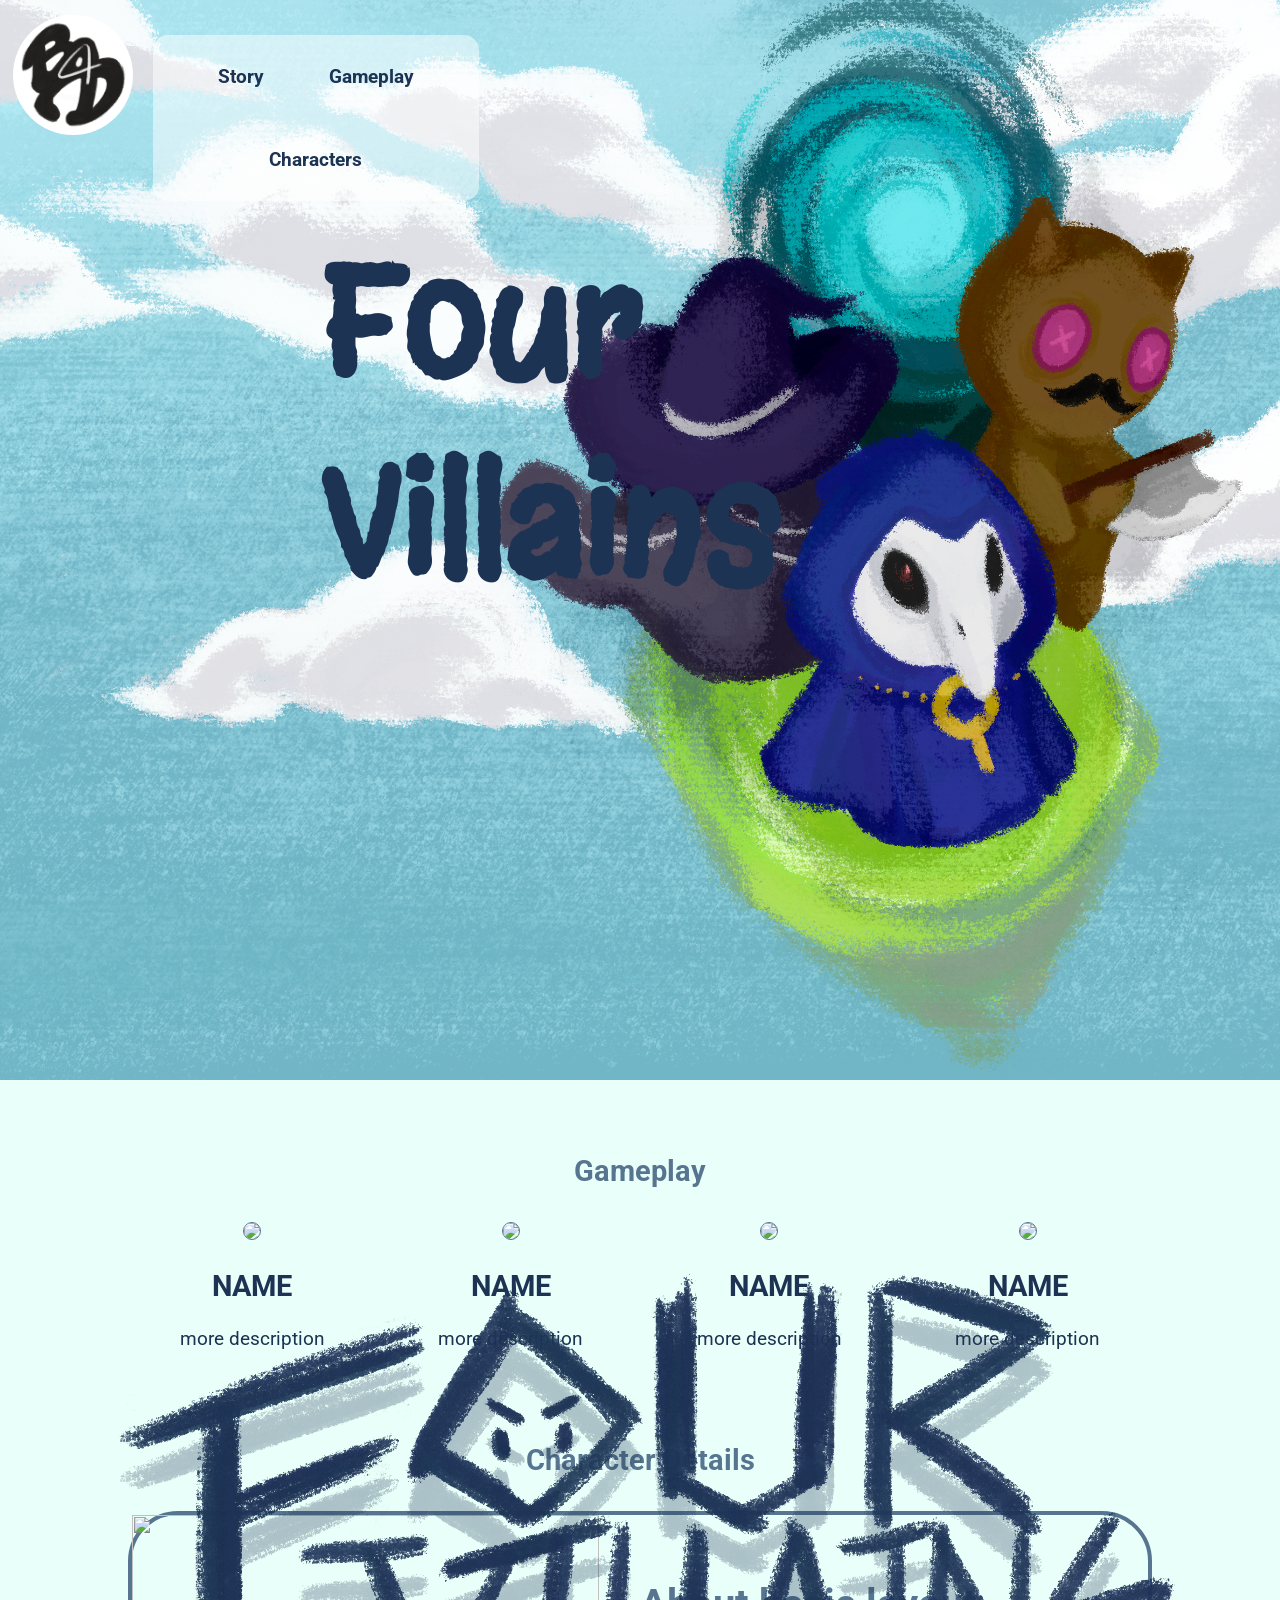
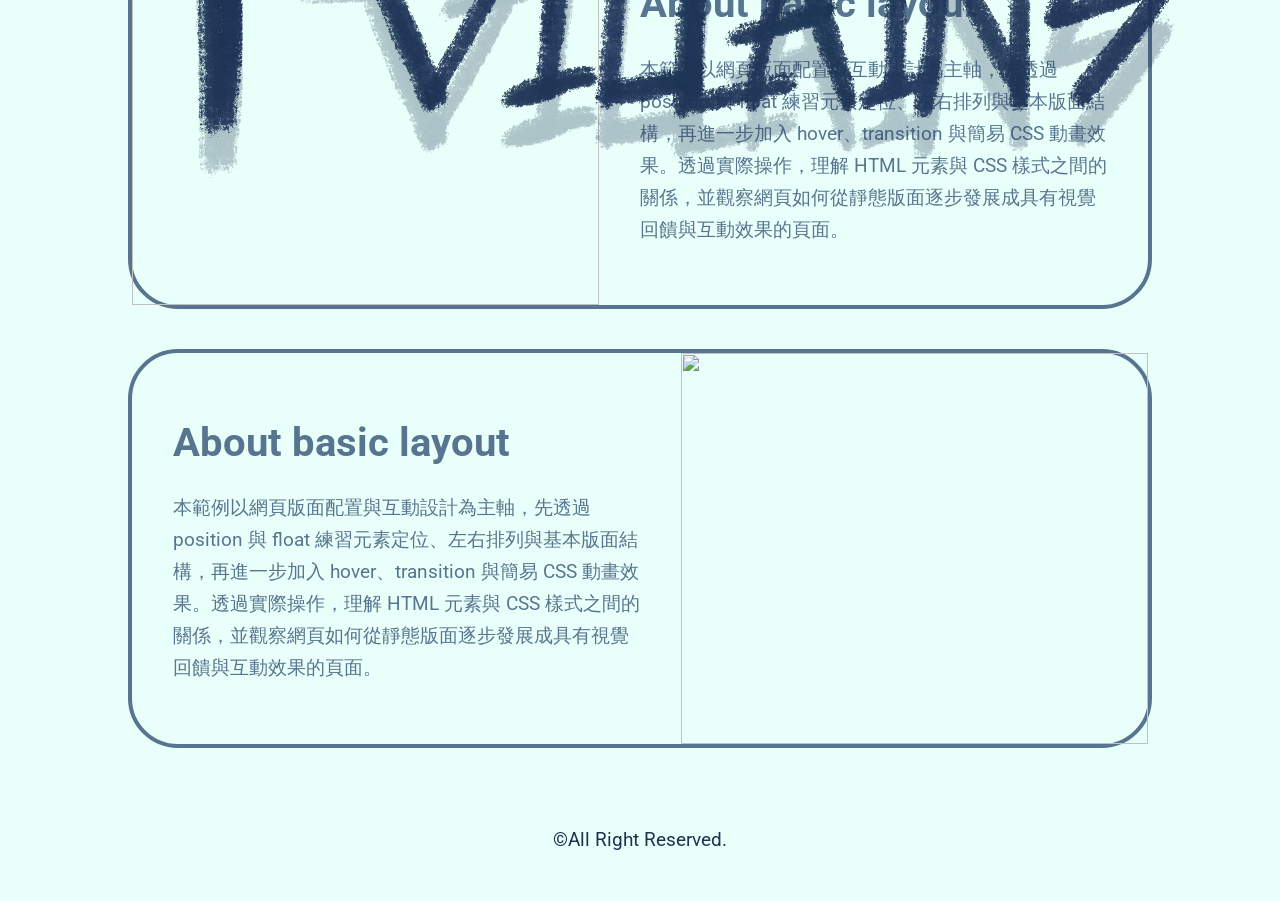
==== index.html @ cdc1eb2a "first commit" ====
<!doctype html>
<html>

<head><!--設定頁面基本資訊+外部連結-->
<meta charset="utf-8">
<meta name="viewport" content="width=device-width, initial-scale=1.0">
<link href="css/期中.css" rel="stylesheet" type="text/css">
<title>期中作業</title>
</head>

<body><!--瀏覽器看得見的內容-->
<!--header-->
<header>
    <div class="menu">
        <!--logo-->
        <div class="logo">
            <a href="p2.html">
            <img src="images/logo.png">
            </a>
        </div>
        <!--nav-->
        <nav>
            <a href="#">Story</a>
            <a href="#">Gameplay</a>
            <a href="#">Characters</a>
        </nav>
       
    </div>
</header>

<!--hero-->
<div class="hero">
    <img src="images/hero.png" alt="hero">
    <img src="images/h1.png" alt="title">
    <h1>Four Villains</h1>
    <p></p>
</div>

<!--card section-->
<section>
    <h1>Gameplay</h1>
        <!--card-->
        <div class="card">
            <a href="#">
            <img src="images/p1.png">
            <h2>NAME</h2>
            <p>more description</p>
            </a>
        </div>

        <div class="card">
            <a href="#">
            <img src="images/p2.png">
            <h2>NAME</h2>
            <p>more description</p>
            </a>
        </div> 

        <div class="card">
            <a href="#">
            <img src="images/p3.png">
            <h2>NAME</h2>
            <p>more description</p>
            </a>
        </div>

        <div class="card">
            <a href="#">
            <img src="images/p4.png">
            <h2>NAME</h2>
            <p>more description</p>
            </a>
        </div>

</section>

<!--description section-->
<section>
    <h1>Character Details</h1>
    <!--article-->
    <a href="#">
    <article>
        <div class="a_left">
            <img src="images/a1.png" />
        </div>
        <div class="a_right">
            <h2>About basic layout</h2>
            <p>本範例以網頁版面配置與互動設計為主軸，先透過 position 與 float 練習元素定位、左右排列與基本版面結構，再進一步加入 hover、transition 與簡易 CSS 動畫效果。透過實際操作，理解 HTML 元素與 CSS 樣式之間的關係，並觀察網頁如何從靜態版面逐步發展成具有視覺回饋與互動效果的頁面。</p>
        </div>
    </article>
    </a>
	
    <a href="#">
    <article>
        <div class="a_left">
            <img src="images/a2.png" />
        </div>
        <div class="a_right">
            <h2>About basic layout</h2>
            <p>本範例以網頁版面配置與互動設計為主軸，先透過 position 與 float 練習元素定位、左右排列與基本版面結構，再進一步加入 hover、transition 與簡易 CSS 動畫效果。透過實際操作，理解 HTML 元素與 CSS 樣式之間的關係，並觀察網頁如何從靜態版面逐步發展成具有視覺回饋與互動效果的頁面。</p>
        </div>
        
    </article>
    </a>

</section>

<!--footer-->
<footer>
&copy;All Right Reserved.
</footer>

</body>
</html>
---- css/期中.css ----
@import url('https://fonts.googleapis.com/css2?family=Roboto:ital,wght@0,100..900;1,100..900&display=swap');
@import url('https://fonts.googleapis.com/css2?family=Margarine&display=swap');

body{
    padding: 0;
    margin: 0;
    font-size: 1.2rem;
    color:#1d3354;
    background: #e9fff9;
    font-family: "Roboto", sans-serif;
}

::selection{
    background: #1d3354;
    color: rgba(255, 255, 255, 1);
}

a{
    text-decoration: none;
    color: #1d3354;
    display: inline-block;
}

a:hover{
    color: #1d3354a8;
}

/*header*/
header{
    position: fixed;
    top: 0;
    width: 40%;
    height: auto;
    z-index: 200000;
}

/*menu*/
.menu{
    width: 95%;
    margin: 15px auto;
    display: flex;
    
    border-radius:  15px;
    
}

/*logo*/
.logo{
    /*float: left;*/
    /*width: 120px;*/
    flex:0 0 120px;
}

.logo img{
    width: 100%;
    margin: auto;
    background: rgba(255, 255, 255, .5);
	border-radius: 50%;
}

/*nav*/
nav{
    /*float: right;*/
    flex: 1;
    text-align: center;
    
    background: rgba(255, 255, 255, .5);
    margin: 20px;
    border-radius:  15px;
}

nav a{
    padding: 30px;
    font-weight: bold;
    display: inline-block;
}

nav a:hover{
    text-decoration: underline;
}

/*hero*/
.hero{
    position: relative;   
    width: 100%;
    height: 120vh;
    background:rgba(87, 117, 144, .2);

    font-family: "Margarine", sans-serif;
}

.hero img{
    width: 100%;
    height: 100%;
    object-fit:cover;
    object-position:bottom;
}

.h1 img{
    position: absolute;
    top: 30%;
    left: 50%;
    transform: translate(-50%, -50%);
    width: 60%;
}

.hero h1{
    position: absolute;
    top:30%;
	left:50%;
	transform: translate(-50%, -50%);

    font-size: 150px;
    color: #1d3354;
}

/*section*/
section{
    display: flex;
    flex-wrap: wrap;/*可以轉彎*/
    gap: 10px;/*間距*/
    /*clear: both;*/
    width: 80%;
    margin: auto;
    margin-top: 50px;
}

section h1{
    flex: 0 0 100%;
    color:rgba(87, 117, 144, 1);
    text-align: center;
}

section > a:nth-of-type(2n) article{
    flex-direction: row-reverse;
}

/*card*/
.card{
	/*display:inline-block;
	width:24.5%;
	box-sizing:border-box;
	padding:10px;*/
    flex: 0 0 calc((100% - 10px *3)/4);
	text-align:center;
	cursor:pointer;
}

.card img{
	width:80%;
	border-radius:50%;
	border:solid 1px rgba(87, 117, 144, 1);
    
	-ms-transform: rotate(0deg); /* IE 9 */
    -webkit-transform: rotate(0deg); /* Safari */
    transform: rotate(0deg); /* Standard syntax */
	
	transition: transform 1.5s;
	-webkit-transition: transform 1.5s;
}

.card:hover img{
	-ms-transform: rotate(-20deg); /* IE 9 */
    -webkit-transform: rotate(-20deg); /* Safari */
    transform: rotate(-20deg); /* Standard syntax */
}

/*article*/
article{
	flex:0 0 100%;
	margin:auto;
    margin-bottom: 30px;
    border:solid 4px rgba(87, 117, 144, 1);
    border-radius: 50px;
    box-sizing: border-box;

    display:flex;
}


article:hover{
    border:solid 8px rgba(87, 117, 144, 1);
    background:rgba(87, 117, 144, .2);
}

.a_left{
    /*position: relative;
	float:left;
	width:50%;
    height:100%;*/
    flex: 1;
}

.a_left img{
	float:left;
    width: 100%;
    height:100%;
	object-fit: cover;
    object-position: bottom;
}

.a_right{
    flex: 1;
	/*float:left;
	width:50%;
    height:100%;*/
	padding: 4%;
	box-sizing:border-box;
	color:rgba(87, 117, 144, 1);
	text-align:left;
    line-height: 2rem;
}

.a_right h2{
    font-size: 2.5rem;
}

/*footer*/
footer{
    clear: both;
    width: 100%;
    padding: 50px 0px;
    text-align: center;
}

/*for tablets*/
@media only screen and (max-width: 1200px) {
}

/*for mobile*/
@media only screen and (max-width: 768px) {

body{
font-size: 1.3rem;
}

/*menu*/
.menu{
    margin:20px auto;
    flex-direction: column;
}

/*logo*/
.logo{
    text-align: center;
}

.logo img{
    width: 30%;
    margin: auto;
}

/*nav*/
nav{
    text-align: center;
}

nav a{
    padding: 10px;
}

/*hero*/
.hero{
    height: 60vh;
}

.hero h1{
    top:40%;
    font-size: 60px;
}

/*card*/
.card{
    flex: 0 0 calc((100% - 10px *1)/2);
}

/*article*/
article{
	flex-direction: column;
}

section > a:nth-of-type(2n) article{
    flex-direction: column;
}

.a_right{
    padding: 6%;
}

.a_right h2{
    font-size: 2rem;
}

}
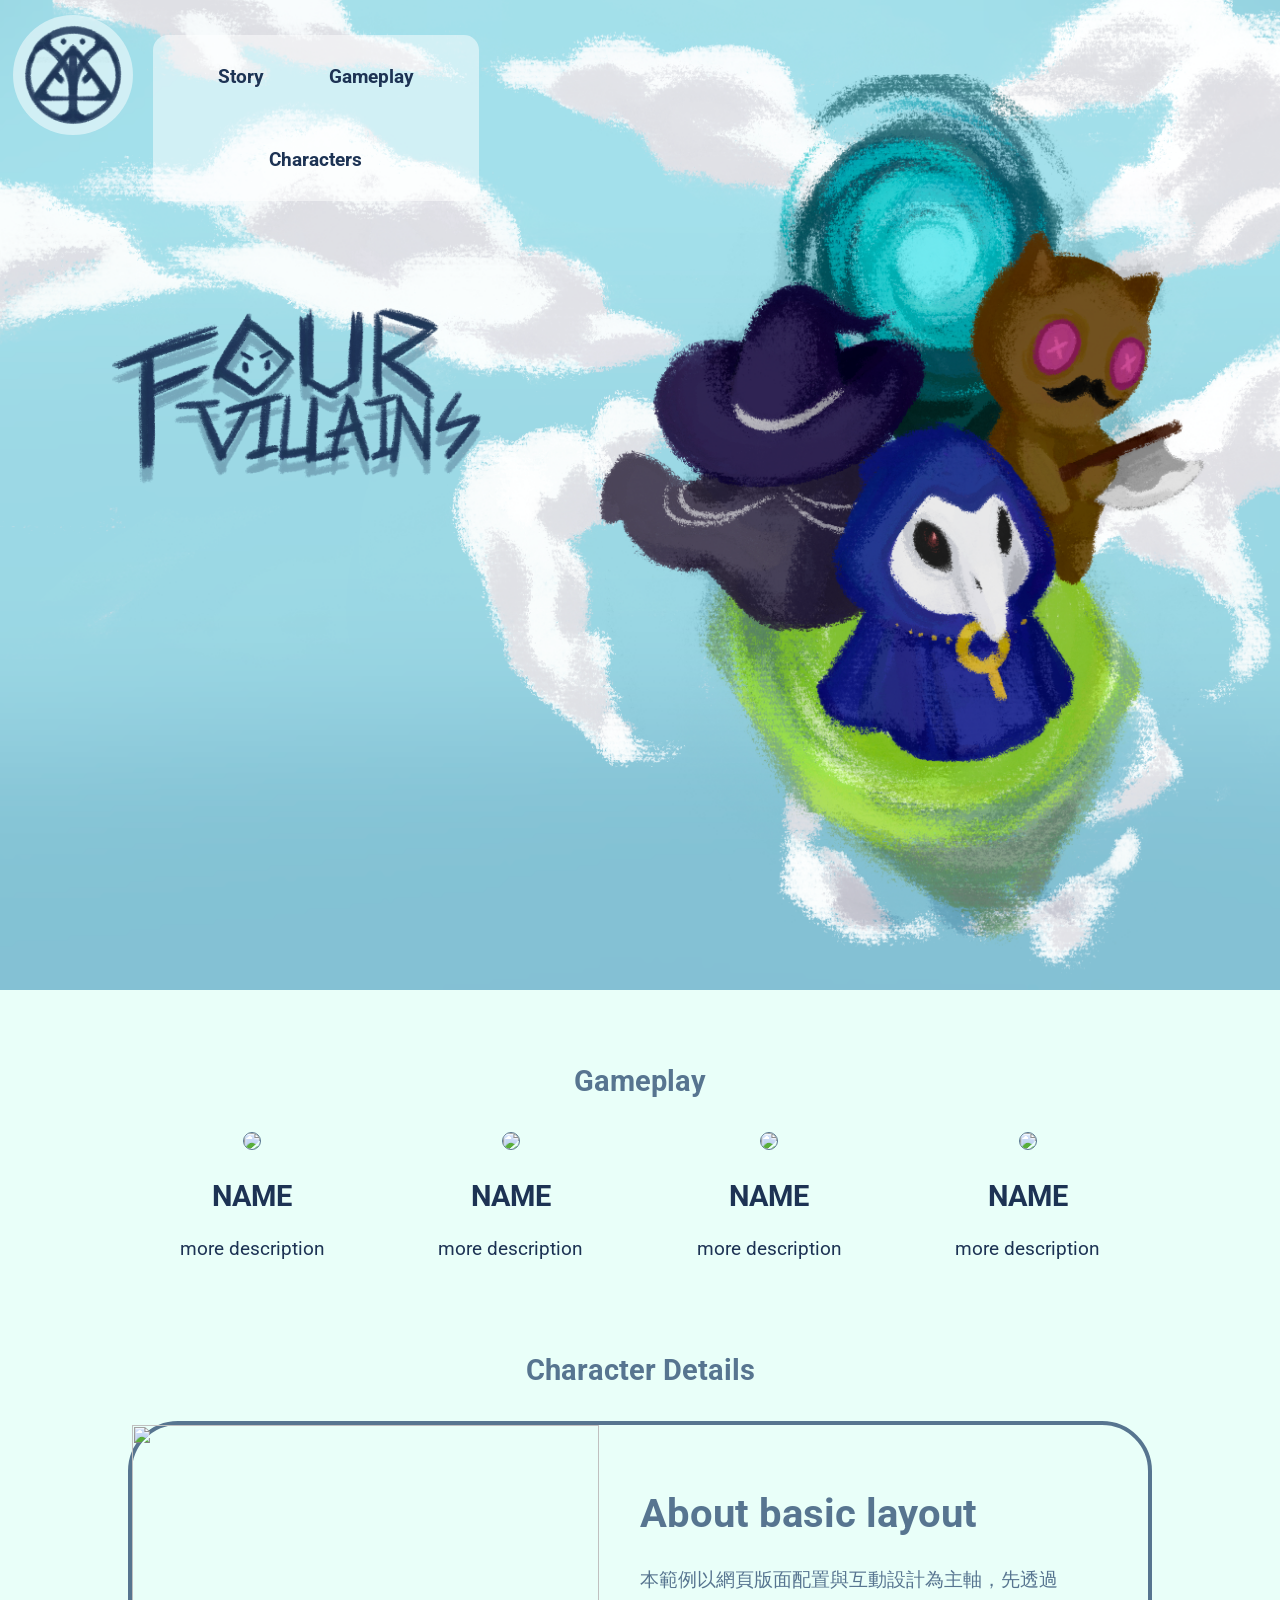
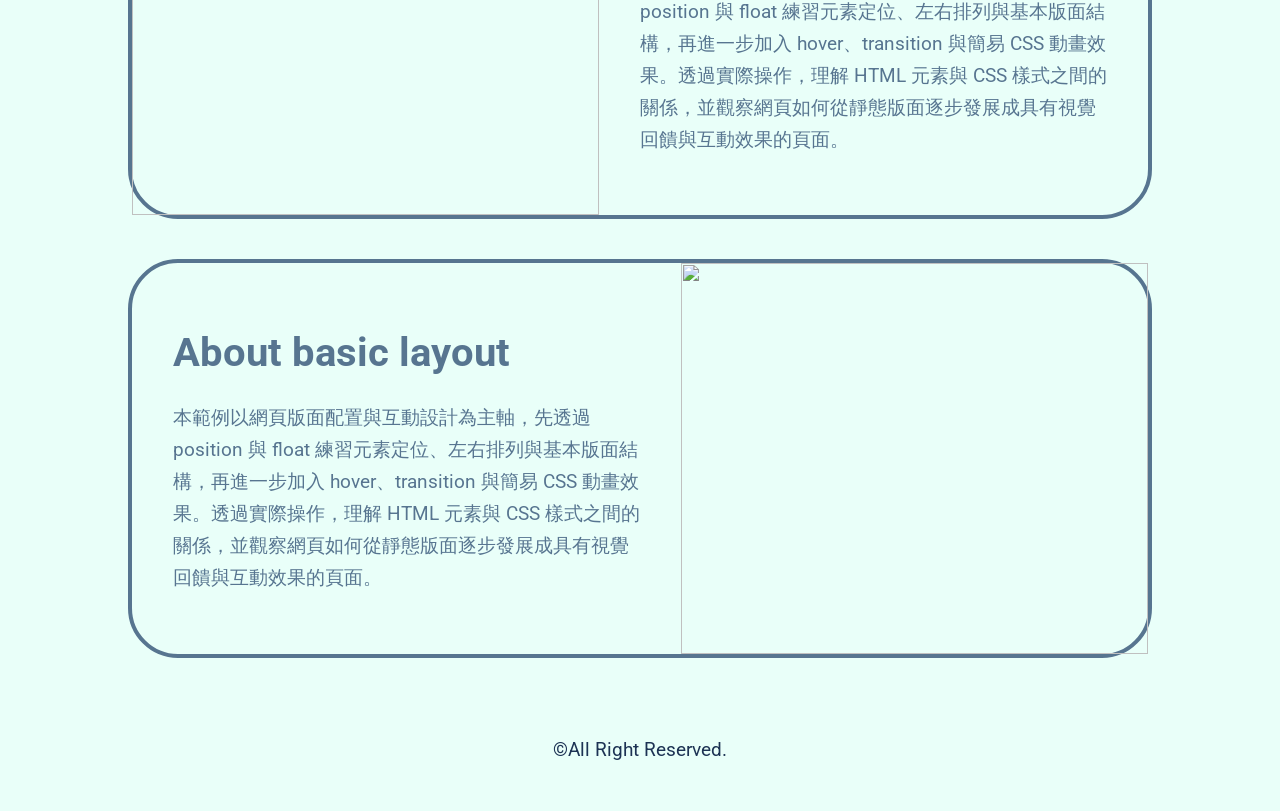
==== commit ae4c2a0d: "update" ====
--- a/index.html
+++ b/index.html
@@ -30,10 +30,8 @@
 
 <!--hero-->
 <div class="hero">
-    <img src="images/hero.png" alt="hero">
-    <img src="images/h1.png" alt="title">
-    <h1>Four Villains</h1>
-    <p></p>
+    <img src="images/hero.png" class="hero-bg" alt="hero">
+    <img src="images/hero-title.png" class="hero-title" alt="Four Villains">
 </div>
 
 <!--card section-->
--- a/css/期中.css
+++ b/css/期中.css
@@ -83,20 +83,30 @@
 .hero{
     position: relative;   
     width: 100%;
-    height: 120vh;
-    background:rgba(87, 117, 144, .2);
-
-    font-family: "Margarine", sans-serif;
-}
-
-.hero img{
+    height: 110vh;
+    background: rgba(87, 117, 144, .2);
+}
+
+
+.hero-bg{
     width: 100%;
     height: 100%;
     object-fit:cover;
-    object-position:bottom;
-}
-
-.h1 img{
+    object-position: center bottom;
+    display: block;
+}
+
+.hero-title{
+    position: absolute;
+    top: 40%;
+    left: 23%;
+    transform: translate(-50%, -50%);
+    width: 35%;
+    height: auto;
+    z-index: 2;
+}
+
+/*.h1 img{
     position: absolute;
     top: 30%;
     left: 50%;
@@ -112,7 +122,7 @@
 
     font-size: 150px;
     color: #1d3354;
-}
+}*/
 
 /*section*/
 section{
@@ -240,6 +250,11 @@
     flex-direction: column;
 }
 
+/*header*/
+header{
+    width: 100%;
+}
+
 /*logo*/
 .logo{
     text-align: center;
@@ -248,6 +263,9 @@
 .logo img{
     width: 30%;
     margin: auto;
+    position: relative;
+    top: 0;
+    left: 0;
 }
 
 /*nav*/
@@ -261,13 +279,24 @@
 
 /*hero*/
 .hero{
-    height: 60vh;
-}
-
-.hero h1{
-    top:40%;
-    font-size: 60px;
-}
+    height: 80vh;
+    overflow: hidden;
+}
+
+.hero-bg{
+    width: 100%;
+    height: 100%;
+    object-fit: cover;
+    object-position: right 20% bottom 30%;
+}
+
+.hero-title {
+    position: absolute;
+    top: 80%;
+    left: 50%;
+    transform: translate(-50%, -50%);
+    width: 80%;
+    height: auto;
 
 /*card*/
 .card{
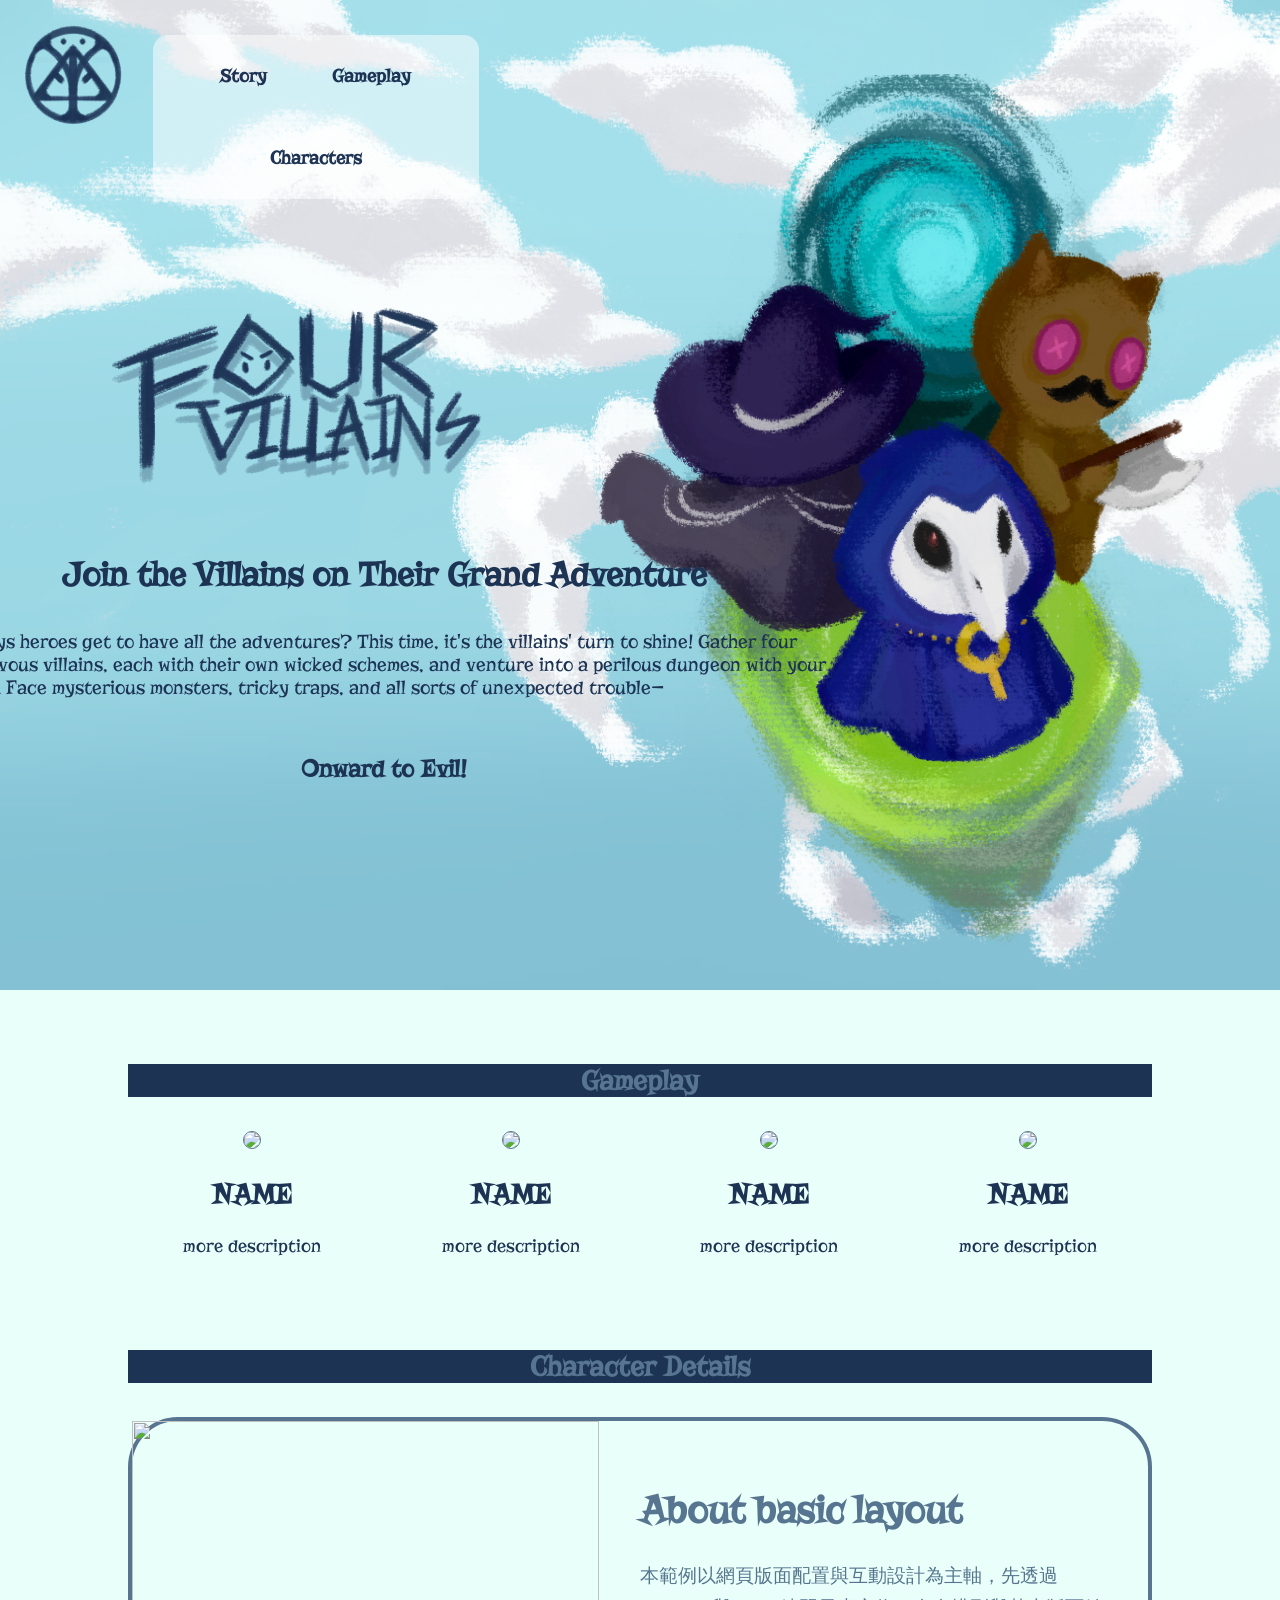
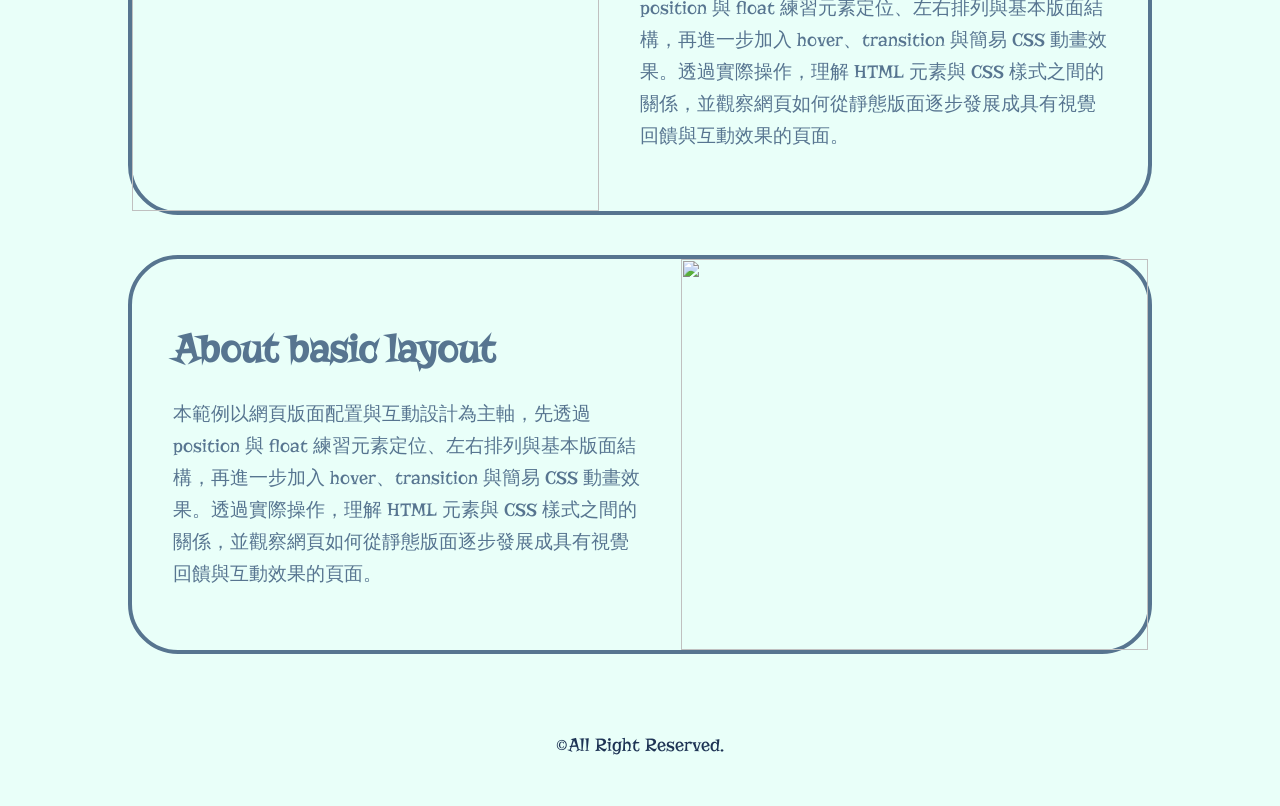
==== commit d7212979: "update" ====
--- a/index.html
+++ b/index.html
@@ -32,6 +32,12 @@
 <div class="hero">
     <img src="images/hero.png" class="hero-bg" alt="hero">
     <img src="images/hero-title.png" class="hero-title" alt="Four Villains">
+    <h2>Join the Villains on Their Grand Adventure</h2>
+    <p>Who says heroes get to have all the adventures?
+    This time, it's the villains' turn to shine!
+    Gather four mischievous villains, each with their own wicked schemes, and venture into a perilous dungeon with your friends.
+    Face mysterious monsters, tricky traps, and all sorts of unexpected trouble—</p>
+    <h3>Onward to Evil!</h3>
 </div>
 
 <!--card section-->
--- a/css/期中.css
+++ b/css/期中.css
@@ -1,13 +1,13 @@
 @import url('https://fonts.googleapis.com/css2?family=Roboto:ital,wght@0,100..900;1,100..900&display=swap');
 @import url('https://fonts.googleapis.com/css2?family=Margarine&display=swap');
-
+@import url('https://fonts.googleapis.com/css2?family=Risque&display=swap');
 body{
     padding: 0;
     margin: 0;
     font-size: 1.2rem;
     color:#1d3354;
     background: #e9fff9;
-    font-family: "Roboto", sans-serif;
+    font-family: "Risque", serif;
 }
 
 ::selection{
@@ -54,7 +54,7 @@
 .logo img{
     width: 100%;
     margin: auto;
-    background: rgba(255, 255, 255, .5);
+    
 	border-radius: 50%;
 }
 
@@ -84,7 +84,7 @@
     position: relative;   
     width: 100%;
     height: 110vh;
-    background: rgba(87, 117, 144, .2);
+    background:rgba(87, 117, 144, .2);
 }
 
 
@@ -112,17 +112,38 @@
     left: 50%;
     transform: translate(-50%, -50%);
     width: 60%;
-}
-
-.hero h1{
-    position: absolute;
-    top:30%;
-	left:50%;
+}*/
+
+.hero h2{
+    position: absolute;
+    top:55%;
+	left: 30%;
 	transform: translate(-50%, -50%);
 
-    font-size: 150px;
+    
+    font-size: 35px;
     color: #1d3354;
-}*/
+}
+
+.hero p{
+    position: absolute;
+    top:65%;
+    left: 30%;
+    transform: translate(-50%, -50%);
+    
+    font-size: 20px;
+    color: #1d3354;
+}
+
+.hero h3{
+    position: absolute;
+    top:75%;
+    left: 30%;
+    transform: translate(-50%, -50%);
+    
+    font-size: 25px;
+    color: #1d3354;
+}
 
 /*section*/
 section{
@@ -139,6 +160,7 @@
     flex: 0 0 100%;
     color:rgba(87, 117, 144, 1);
     text-align: center;
+    background: #1d3354;
 }
 
 section > a:nth-of-type(2n) article{
@@ -266,6 +288,7 @@
     position: relative;
     top: 0;
     left: 0;
+
 }
 
 /*nav*/
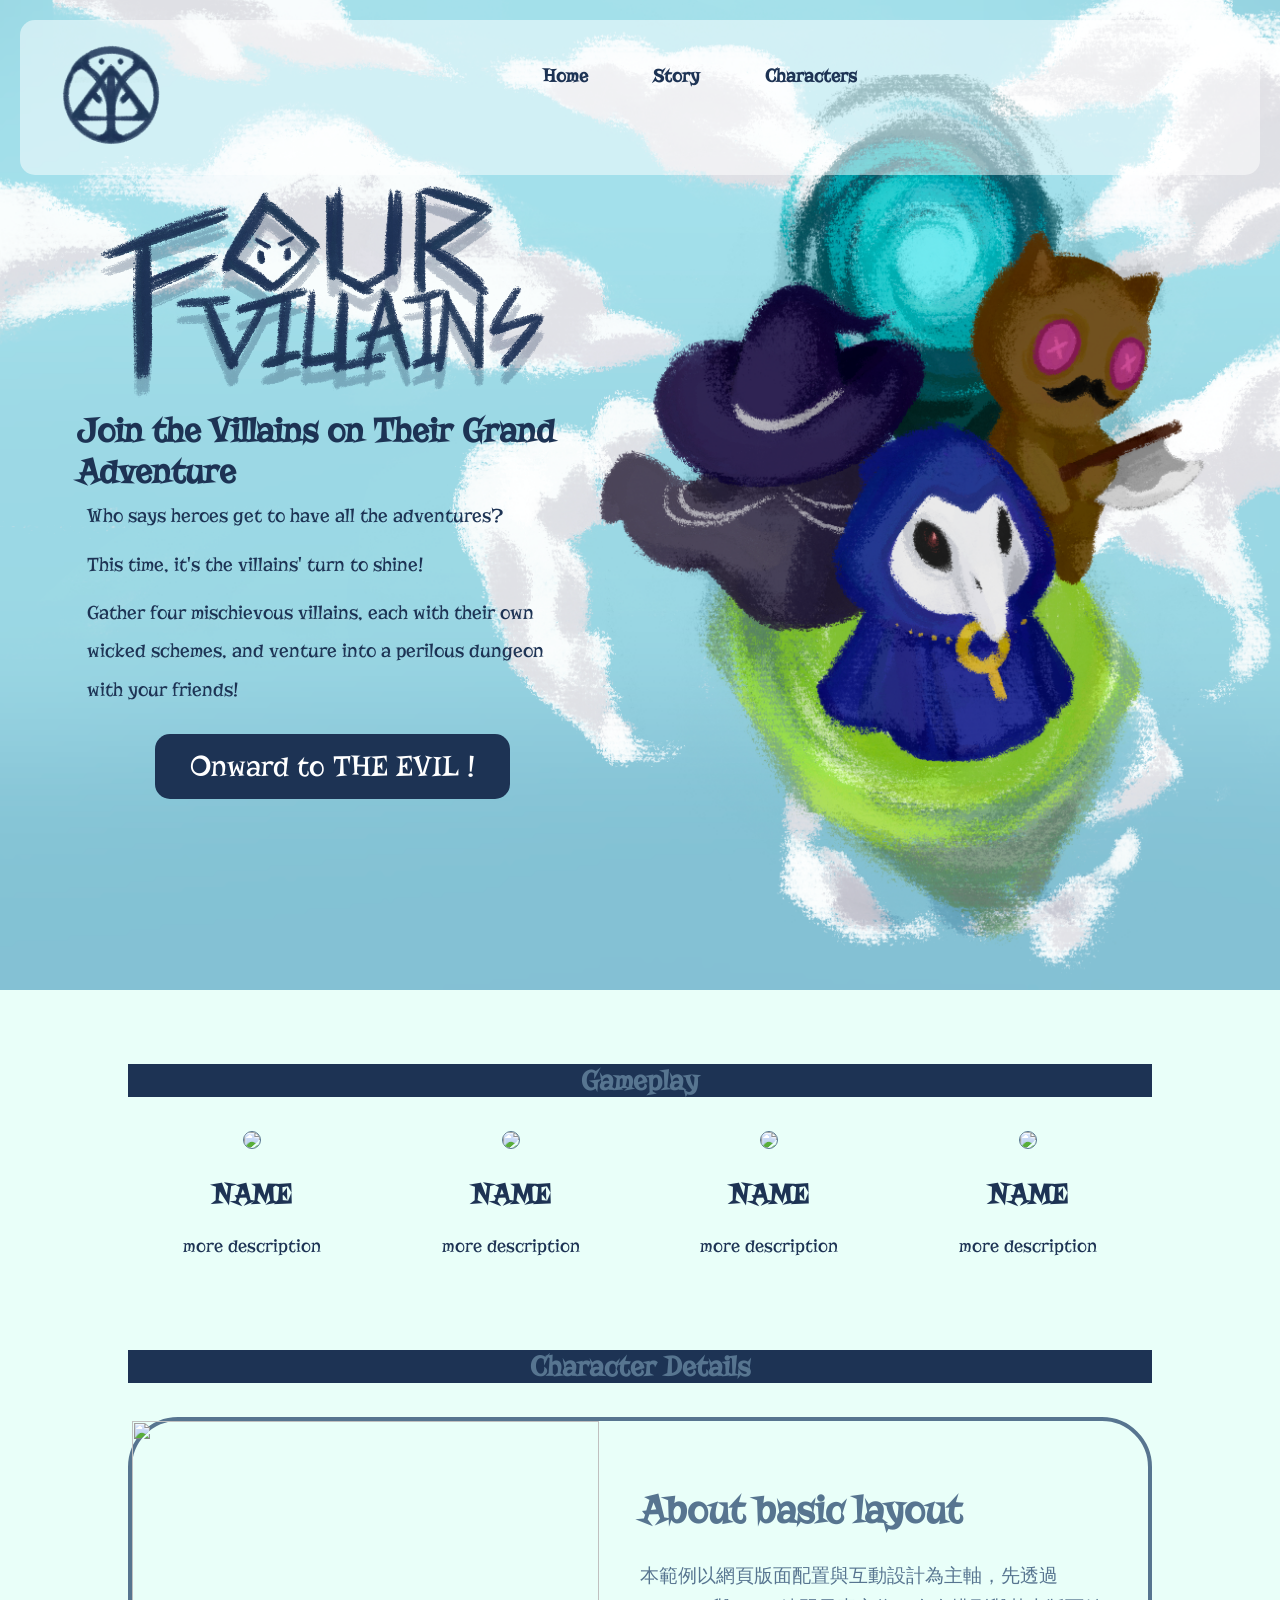
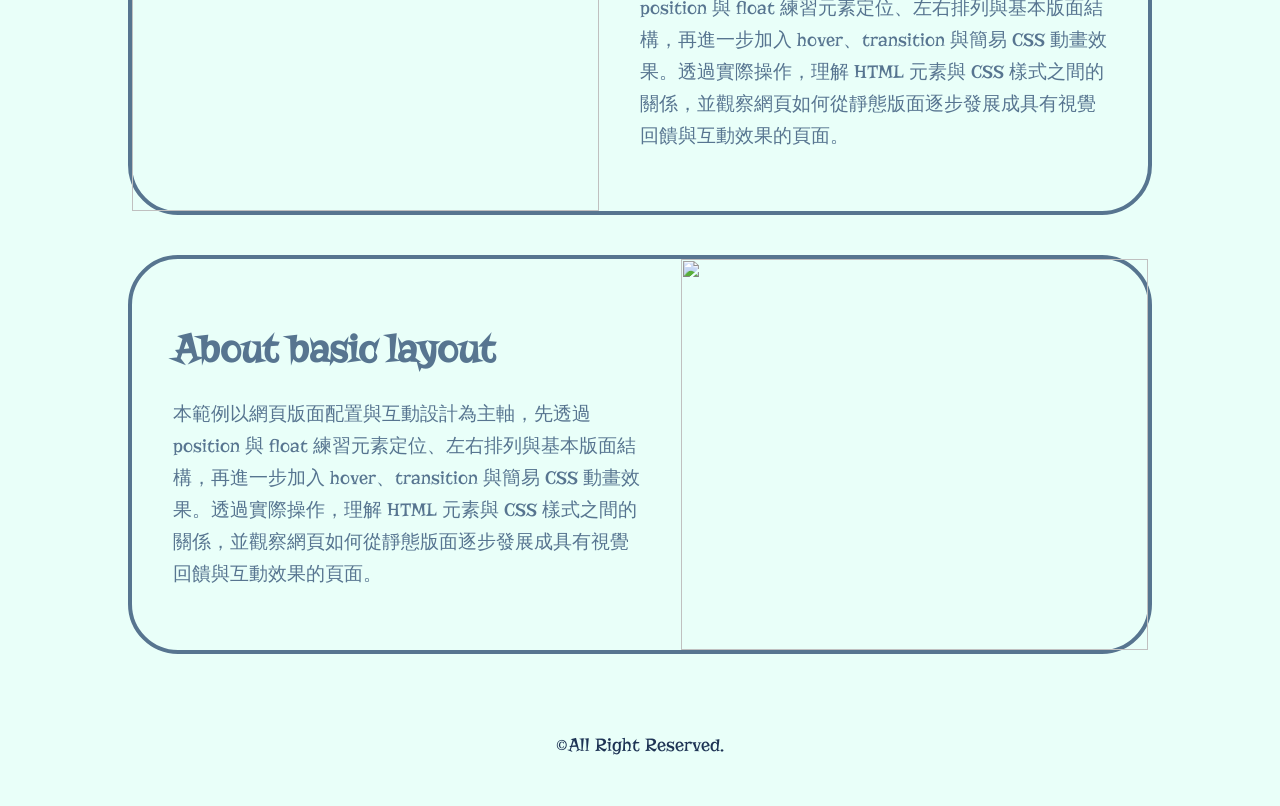
==== commit e66784f2: "update" ====
--- a/index.html
+++ b/index.html
@@ -14,15 +14,15 @@
     <div class="menu">
         <!--logo-->
         <div class="logo">
-            <a href="p2.html">
+            <a href="#">
             <img src="images/logo.png">
             </a>
         </div>
         <!--nav-->
         <nav>
+            <a href="index.html">Home</a>
             <a href="#">Story</a>
-            <a href="#">Gameplay</a>
-            <a href="#">Characters</a>
+            <a href="p2.html">Characters</a>
         </nav>
        
     </div>
@@ -31,13 +31,18 @@
 <!--hero-->
 <div class="hero">
     <img src="images/hero.png" class="hero-bg" alt="hero">
-    <img src="images/hero-title.png" class="hero-title" alt="Four Villains">
-    <h2>Join the Villains on Their Grand Adventure</h2>
-    <p>Who says heroes get to have all the adventures?
-    This time, it's the villains' turn to shine!
-    Gather four mischievous villains, each with their own wicked schemes, and venture into a perilous dungeon with your friends.
-    Face mysterious monsters, tricky traps, and all sorts of unexpected trouble—</p>
-    <h3>Onward to Evil!</h3>
+     
+    <div class="hero-content">
+        <img src="images/hero-title.png" class="hero-title" alt="Four Villains">
+        <h2>Join the Villains on Their Grand Adventure</h2>
+
+        <p>Who says heroes get to have all the adventures?</p>
+        <p>This time, it's the villains' turn to shine!</p>
+        <p>Gather four mischievous villains, each with their own wicked schemes, and venture into a perilous dungeon with your friends!</p>
+        
+        <a href="p2.html" class="hero-btn">Onward to THE EVIL !</a>
+    </div>
+    
 </div>
 
 <!--card section-->
--- a/css/期中.css
+++ b/css/期中.css
@@ -28,10 +28,14 @@
 /*header*/
 header{
     position: fixed;
-    top: 0;
-    width: 40%;
+    
+    
     height: auto;
     z-index: 200000;
+    background: rgba(255, 255, 255, .5);
+    margin: 20px;
+    border-radius:  15px;
+    display: flex;
 }
 
 /*menu*/
@@ -64,9 +68,8 @@
     flex: 1;
     text-align: center;
     
-    background: rgba(255, 255, 255, .5);
-    margin: 20px;
-    border-radius:  15px;
+    
+    
 }
 
 nav a{
@@ -96,53 +99,66 @@
     display: block;
 }
 
+/*hero-content*/
+.hero-content{
+    position: absolute;
+    top: 17%;
+    left: 6%;
+    
+    width: 40%;
+    display: flex;
+    flex-direction: column;
+    align-items: flex-start;
+
+}
+
 .hero-title{
-    position: absolute;
-    top: 40%;
-    left: 23%;
-    transform: translate(-50%, -50%);
-    width: 35%;
     height: auto;
-    z-index: 2;
-}
-
-/*.h1 img{
-    position: absolute;
-    top: 30%;
-    left: 50%;
-    transform: translate(-50%, -50%);
-    width: 60%;
-}*/
-
-.hero h2{
-    position: absolute;
-    top:55%;
-	left: 30%;
-	transform: translate(-50%, -50%);
-
-    
+    width: 95%;
+    display: block;
+    flex: 1;
+    
+}
+
+.hero-content h2{
     font-size: 35px;
+    
     color: #1d3354;
-}
-
-.hero p{
-    position: absolute;
-    top:65%;
-    left: 30%;
-    transform: translate(-50%, -50%);
-    
+    text-align: left;
+    margin: auto;
+}
+
+.hero-content p{
     font-size: 20px;
     color: #1d3354;
-}
-
-.hero h3{
-    position: absolute;
-    top:75%;
-    left: 30%;
-    transform: translate(-50%, -50%);
-    
-    font-size: 25px;
-    color: #1d3354;
+    text-align: left;
+    line-height: clamp(2rem, 3vw, 3rem);
+    margin: 5px 10px;
+    
+}
+
+/*hero-btn*/
+.hero-btn{
+    align-self: center;
+
+    margin-top: 20px;
+    padding: 15px 35px;
+
+    background: #1d3354;
+    color: white;
+    border-radius: 15px;
+
+    font-size: 30px;
+    text-align: center;
+
+    transition: 0.3s;
+}
+
+.hero-btn:hover {
+    background: #385a7c;
+    color: white;
+    transform: scale(1.05);
+
 }
 
 /*section*/
@@ -320,6 +336,7 @@
     transform: translate(-50%, -50%);
     width: 80%;
     height: auto;
+}
 
 /*card*/
 .card{
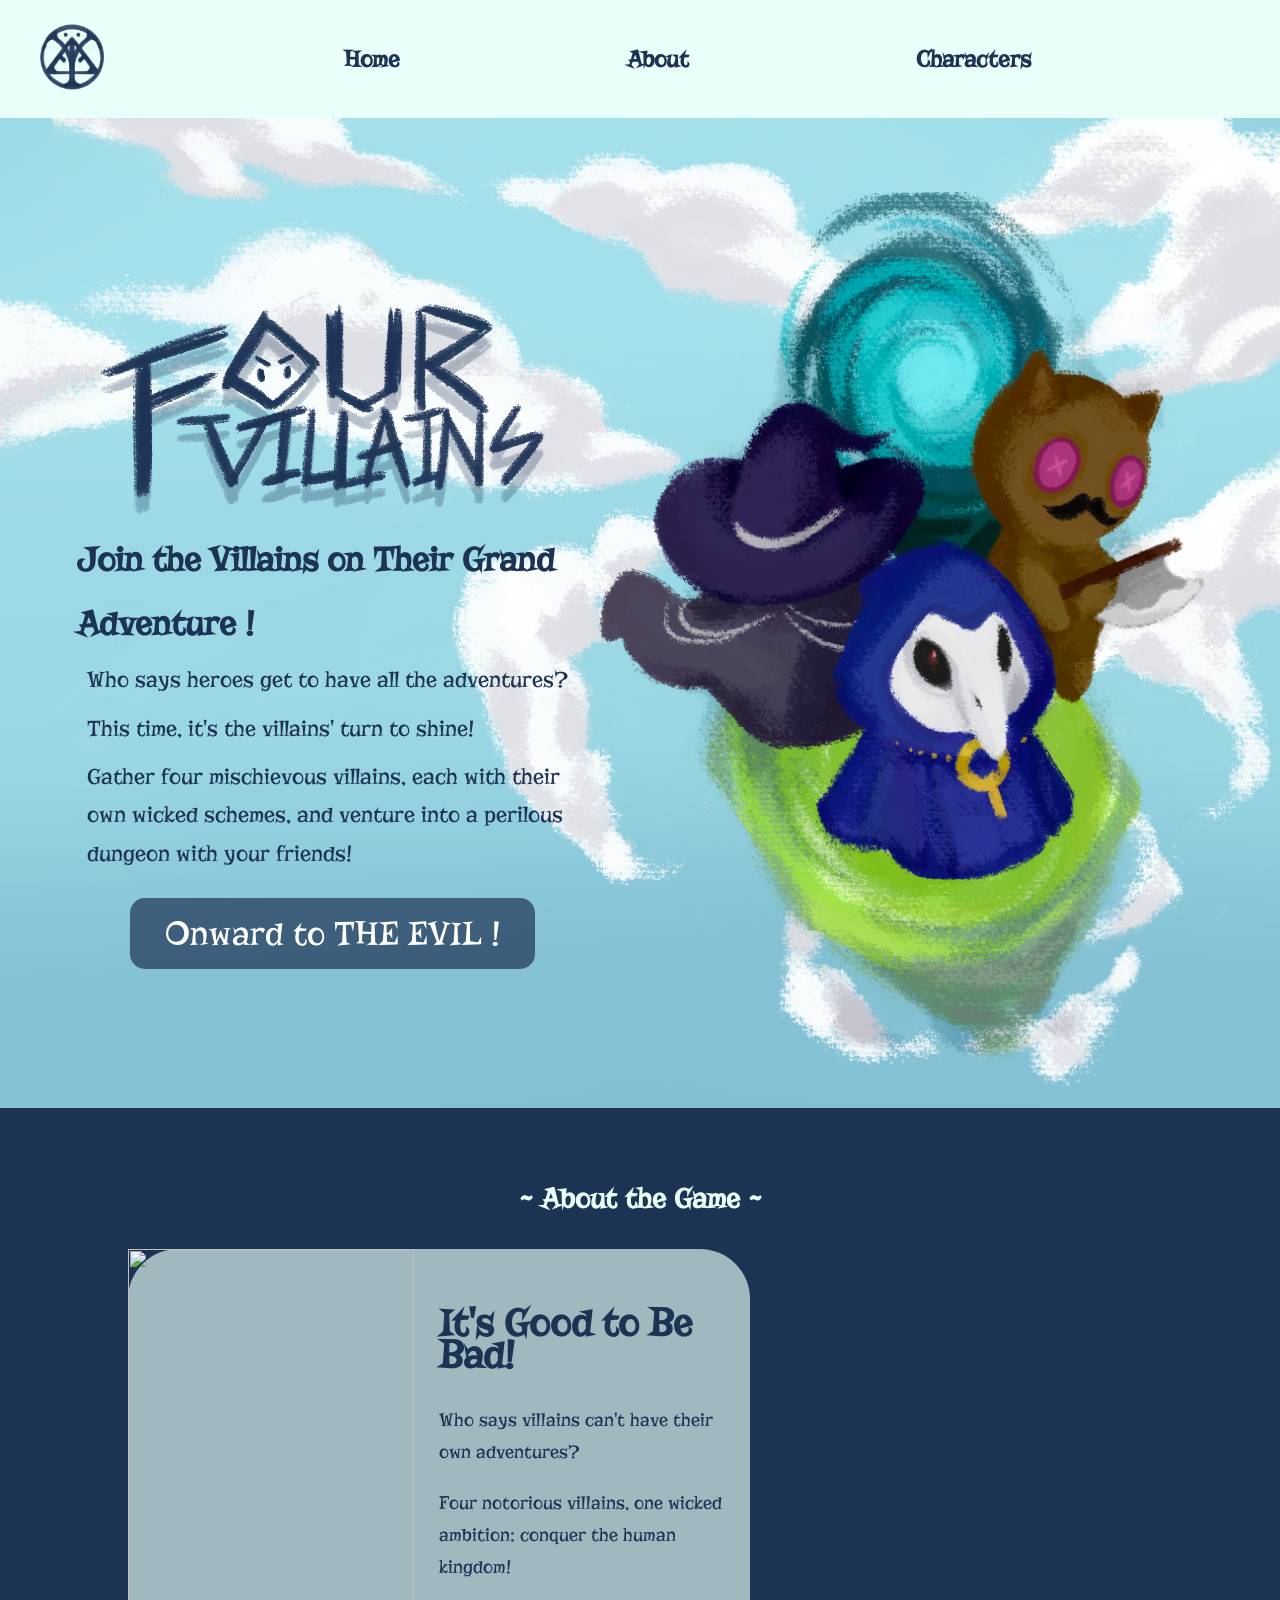
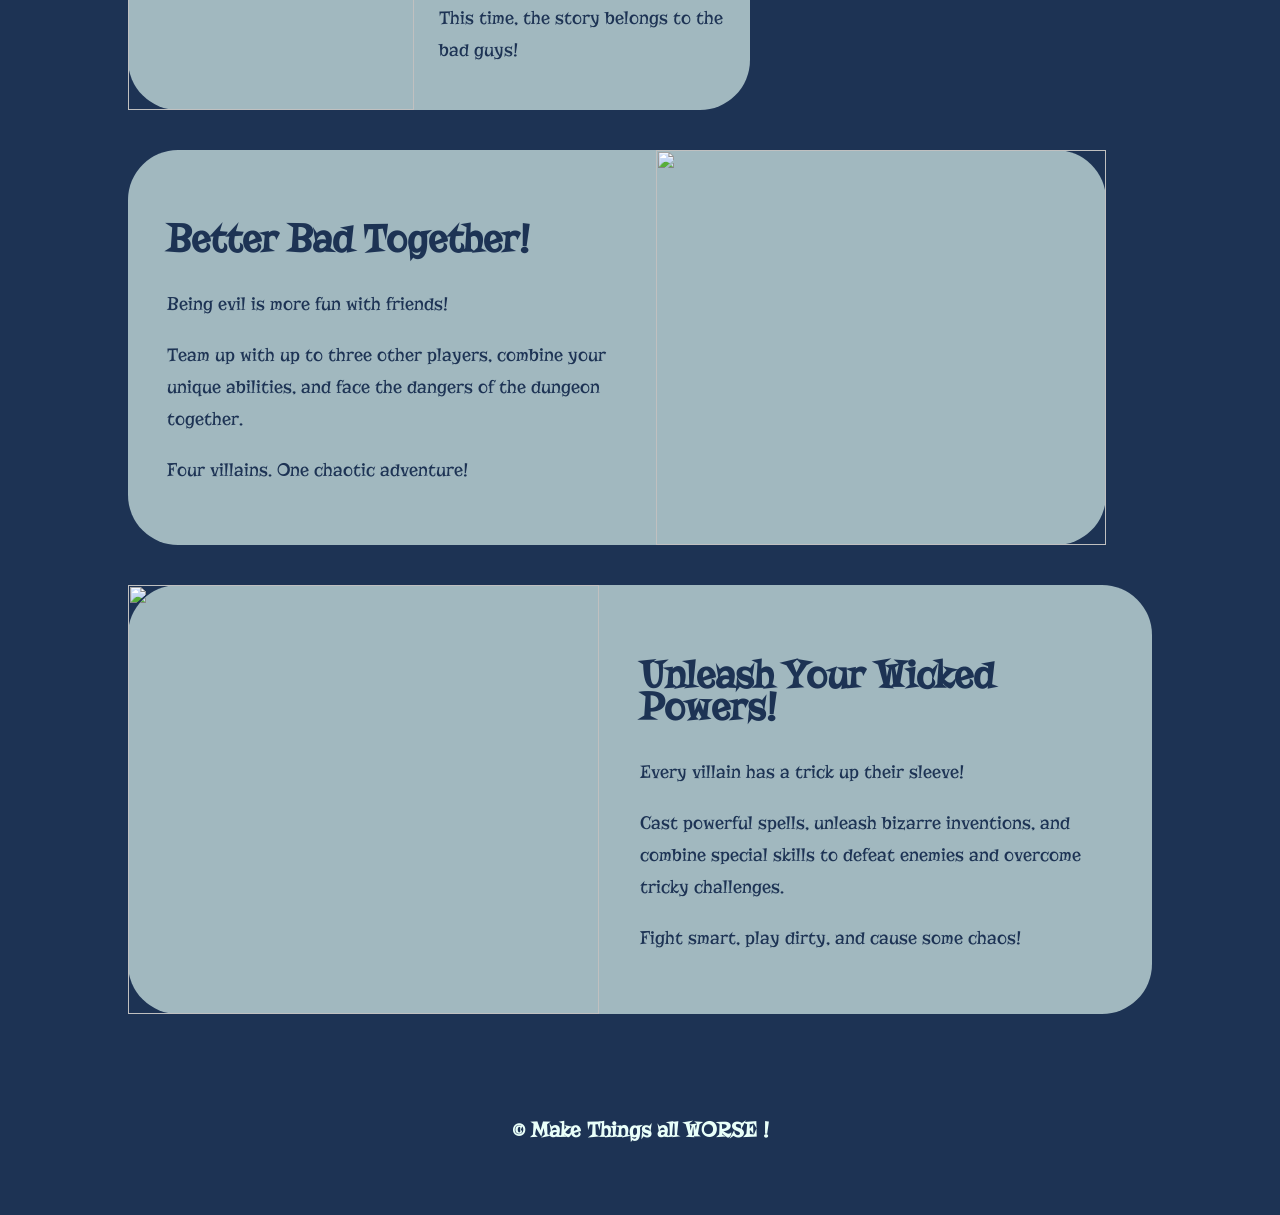
==== commit 42665e7a: "update" ====
--- a/index.html
+++ b/index.html
@@ -21,9 +21,10 @@
         <!--nav-->
         <nav>
             <a href="index.html">Home</a>
-            <a href="#">Story</a>
+            <a href="p1.html">About</a>
             <a href="p2.html">Characters</a>
         </nav>
+        
        
     </div>
 </header>
@@ -34,7 +35,7 @@
      
     <div class="hero-content">
         <img src="images/hero-title.png" class="hero-title" alt="Four Villains">
-        <h2>Join the Villains on Their Grand Adventure</h2>
+        <h2>Join the Villains on Their Grand Adventure !</h2>
 
         <p>Who says heroes get to have all the adventures?</p>
         <p>This time, it's the villains' turn to shine!</p>
@@ -45,47 +46,12 @@
     
 </div>
 
-<!--card section-->
-<section>
-    <h1>Gameplay</h1>
-        <!--card-->
-        <div class="card">
-            <a href="#">
-            <img src="images/p1.png">
-            <h2>NAME</h2>
-            <p>more description</p>
-            </a>
-        </div>
 
-        <div class="card">
-            <a href="#">
-            <img src="images/p2.png">
-            <h2>NAME</h2>
-            <p>more description</p>
-            </a>
-        </div> 
-
-        <div class="card">
-            <a href="#">
-            <img src="images/p3.png">
-            <h2>NAME</h2>
-            <p>more description</p>
-            </a>
-        </div>
-
-        <div class="card">
-            <a href="#">
-            <img src="images/p4.png">
-            <h2>NAME</h2>
-            <p>more description</p>
-            </a>
-        </div>
-
-</section>
 
 <!--description section-->
 <section>
-    <h1>Character Details</h1>
+    <h1>~ About the Game ~</h1>
+    
     <!--article-->
     <a href="#">
     <article>
@@ -93,8 +59,10 @@
             <img src="images/a1.png" />
         </div>
         <div class="a_right">
-            <h2>About basic layout</h2>
-            <p>本範例以網頁版面配置與互動設計為主軸，先透過 position 與 float 練習元素定位、左右排列與基本版面結構，再進一步加入 hover、transition 與簡易 CSS 動畫效果。透過實際操作，理解 HTML 元素與 CSS 樣式之間的關係，並觀察網頁如何從靜態版面逐步發展成具有視覺回饋與互動效果的頁面。</p>
+            <h2>It's Good to Be Bad!</h2>
+            <p>Who says villains can't have their own adventures?</p>
+            <p>Four notorious villains, one wicked ambition: conquer the human kingdom! </p>
+            <p>This time, the story belongs to the bad guys!</p>
         </div>
     </article>
     </a>
@@ -105,10 +73,26 @@
             <img src="images/a2.png" />
         </div>
         <div class="a_right">
-            <h2>About basic layout</h2>
-            <p>本範例以網頁版面配置與互動設計為主軸，先透過 position 與 float 練習元素定位、左右排列與基本版面結構，再進一步加入 hover、transition 與簡易 CSS 動畫效果。透過實際操作，理解 HTML 元素與 CSS 樣式之間的關係，並觀察網頁如何從靜態版面逐步發展成具有視覺回饋與互動效果的頁面。</p>
+            <h2>Better Bad Together!</h2>
+            <p>Being evil is more fun with friends!</p>
+            <p>Team up with up to three other players, combine your unique abilities, and face the dangers of the dungeon together.</p>
+            <p>Four villains. One chaotic adventure!</p>
         </div>
         
+    </article>
+    </a>
+
+    <a href="#">
+    <article>
+        <div class="a_left">
+            <img src="images/a1.png" />
+        </div>
+        <div class="a_right">
+            <h2>Unleash Your Wicked Powers!</h2>
+            <p>Every villain has a trick up their sleeve!</p>
+            <p>Cast powerful spells, unleash bizarre inventions, and combine special skills to defeat enemies and overcome tricky challenges.</p>
+            <p>Fight smart, play dirty, and cause some chaos!</p>
+        </div>
     </article>
     </a>
 
@@ -116,7 +100,8 @@
 
 <!--footer-->
 <footer>
-&copy;All Right Reserved.
+    <h3>&copy; Make Things all WORSE !</h3>
+
 </footer>
 
 </body>
--- a/css/期中.css
+++ b/css/期中.css
@@ -5,8 +5,8 @@
     padding: 0;
     margin: 0;
     font-size: 1.2rem;
-    color:#1d3354;
-    background: #e9fff9;
+    color:#e9fff9;
+    background: #1d3354;
     font-family: "Risque", serif;
 }
 
@@ -27,14 +27,12 @@
 
 /*header*/
 header{
-    position: fixed;
-    
-    
+    position: relative;
+    width: 100%;
+    background: #e9fff9;
     height: auto;
     z-index: 200000;
-    background: rgba(255, 255, 255, .5);
-    margin: 20px;
-    border-radius:  15px;
+   
     display: flex;
 }
 
@@ -42,9 +40,13 @@
 .menu{
     width: 95%;
     margin: 15px auto;
-    display: flex;
-    
-    border-radius:  15px;
+
+    display: flex;
+    flex-direction: row;/*橫向排列*/
+    align-items: center;/*垂直置中*/
+    gap: 15px; 
+    
+    
     
 }
 
@@ -52,30 +54,37 @@
 .logo{
     /*float: left;*/
     /*width: 120px;*/
-    flex:0 0 120px;
+    flex: 0 0 clamp(65px, 8vw, 80px); 
 }
 
 .logo img{
-    width: 100%;
-    margin: auto;
-    
-	border-radius: 50%;
+    display: block;/*讓圖片不會有空白間距*/
+    width: 100%;
+    height: auto;
+    border-radius: 50%;
+    /*background: #fdfdfd8c;*/
 }
 
 /*nav*/
 nav{
     /*float: right;*/
-    flex: 1;
-    text-align: center;
-    
-    
-    
+    font-size: 1.5rem;
+    flex: 1;
+    min-width: 0;
+
+    display: flex;
+    justify-content: space-evenly;/*平均分配*/
+    align-items: center;
+    
+    /*background: #fdfdfd8c;*/
+    border-radius:  15px;
 }
 
 nav a{
-    padding: 30px;
-    font-weight: bold;
-    display: inline-block;
+    padding: 30px 10px;
+    font-weight: bold;/*粗體*/
+    text-align: center;/*置中*/
+    align-items: left;
 }
 
 nav a:hover{
@@ -93,9 +102,9 @@
 
 .hero-bg{
     width: 100%;
-    height: 100%;
-    object-fit:cover;
-    object-position: center bottom;
+    height: 110vh;
+    object-fit:cover;/*讓圖片不變形*/
+    object-position: center bottom;/*讓圖片置中*/
     display: block;
 }
 
@@ -108,7 +117,7 @@
     width: 40%;
     display: flex;
     flex-direction: column;
-    align-items: flex-start;
+    align-items: flex-start;/*靠左對齊*/
 
 }
 
@@ -126,13 +135,14 @@
     color: #1d3354;
     text-align: left;
     margin: auto;
+    line-height: clamp(2rem, 5vw, 4rem);
 }
 
 .hero-content p{
-    font-size: 20px;
+    font-size: 23px;
     color: #1d3354;
     text-align: left;
-    line-height: clamp(2rem, 3vw, 3rem);
+    line-height: clamp(2rem, 3vw, 2.5rem);
     margin: 5px 10px;
     
 }
@@ -144,21 +154,24 @@
     margin-top: 20px;
     padding: 15px 35px;
 
+    background:  #1d3354b1;
+    color: white;
+    border-radius: 15px;
+
+    font-size: 35px;
+    text-align: center;
+
+    transition: 0.3s;
+
+    
+}
+
+.hero-btn:hover {
     background: #1d3354;
     color: white;
-    border-radius: 15px;
-
-    font-size: 30px;
-    text-align: center;
-
-    transition: 0.3s;
-}
-
-.hero-btn:hover {
-    background: #385a7c;
-    color: white;
-    transform: scale(1.05);
-
+    transform: scale(1.1);
+
+    
 }
 
 /*section*/
@@ -170,65 +183,48 @@
     width: 80%;
     margin: auto;
     margin-top: 50px;
+
+    
 }
 
 section h1{
     flex: 0 0 100%;
-    color:rgba(87, 117, 144, 1);
+    color:#e9fff9;
     text-align: center;
     background: #1d3354;
 }
 
 section > a:nth-of-type(2n) article{
-    flex-direction: row-reverse;
-}
-
-/*card*/
-.card{
-	/*display:inline-block;
-	width:24.5%;
-	box-sizing:border-box;
-	padding:10px;*/
-    flex: 0 0 calc((100% - 10px *3)/4);
-	text-align:center;
-	cursor:pointer;
-}
-
-.card img{
-	width:80%;
-	border-radius:50%;
-	border:solid 1px rgba(87, 117, 144, 1);
-    
-	-ms-transform: rotate(0deg); /* IE 9 */
-    -webkit-transform: rotate(0deg); /* Safari */
-    transform: rotate(0deg); /* Standard syntax */
-	
-	transition: transform 1.5s;
-	-webkit-transition: transform 1.5s;
-}
-
-.card:hover img{
-	-ms-transform: rotate(-20deg); /* IE 9 */
-    -webkit-transform: rotate(-20deg); /* Safari */
-    transform: rotate(-20deg); /* Standard syntax */
-}
+    flex-direction: row-reverse;/*讓第二個 article 反向排列*/
+}
+
 
 /*article*/
 article{
 	flex:0 0 100%;
 	margin:auto;
     margin-bottom: 30px;
-    border:solid 4px rgba(87, 117, 144, 1);
+    background:#e9fff9a6;
+    
+    
     border-radius: 50px;
-    box-sizing: border-box;
+    box-sizing: border-box;/*讓 padding 與 border 不會影響寬度*/
 
     display:flex;
+
+     
+    transition: color 1s, background 1s;
+	-webkit-transition: color 1s, background 1s; /*前綴詞*/
+
 }
 
 
 article:hover{
-    border:solid 8px rgba(87, 117, 144, 1);
-    background:rgba(87, 117, 144, .2);
+    
+    background:#e9fff9;
+
+    transition: color 1s, background 1s;
+	-webkit-transition: color 1s, background 1s; /*前綴詞*/
 }
 
 .a_left{
@@ -244,7 +240,7 @@
     width: 100%;
     height:100%;
 	object-fit: cover;
-    object-position: bottom;
+    object-position: bottom;/*讓圖片置中*/
 }
 
 .a_right{
@@ -254,7 +250,7 @@
     height:100%;*/
 	padding: 4%;
 	box-sizing:border-box;
-	color:rgba(87, 117, 144, 1);
+	color:#1d3354;
 	text-align:left;
     line-height: 2rem;
 }
@@ -282,60 +278,88 @@
 font-size: 1.3rem;
 }
 
+/*header*/
+header{
+    width: 100%;
+}
+
 /*menu*/
 .menu{
-    margin:20px auto;
-    flex-direction: column;
-}
-
-/*header*/
-header{
-    width: 100%;
+    width: 95%;
+    margin: 10px auto;
+
+    flex-direction: row;
+    align-items: center;
+    gap: 10px;
+    
 }
 
 /*logo*/
 .logo{
-    text-align: center;
+    flex: 0 0 65px;
 }
 
 .logo img{
-    width: 30%;
-    margin: auto;
-    position: relative;
-    top: 0;
-    left: 0;
-
+    width: 100%;
+    height: auto;
 }
 
 /*nav*/
 nav{
-    text-align: center;
+    flex: 1;
+    min-width: 0;
+    margin: 0;
+    border-radius: 12px;
 }
 
 nav a{
-    padding: 10px;
+    padding: 15px 4px;
+    font-size: 14px;
 }
 
 /*hero*/
 .hero{
-    height: 80vh;
+    min-height: 100vh;
+    height: 90vh;
     overflow: hidden;
+    display: flex;
 }
 
 .hero-bg{
+    position: absolute;
+    left: 0;
+    top: -10%;
     width: 100%;
     height: 100%;
     object-fit: cover;
-    object-position: right 20% bottom 30%;
+    
+}
+
+.hero-content {
+    position: relative;
+    top: auto;
+    left: auto;
+
+    width: 85%;
+    margin: 260px auto 40px;
+    align-items: flex-start;
 }
 
 .hero-title {
-    position: absolute;
-    top: 80%;
-    left: 50%;
-    transform: translate(-50%, -50%);
-    width: 80%;
-    height: auto;
+    width: 100%;
+}
+
+.hero-content h2 {
+    font-size: 24px;
+}
+
+.hero-content p {
+    font-size: 16px;
+}
+
+.hero-btn {
+    font-size: 20px;
+    padding: 12px 25px;
 }
 
 /*card*/
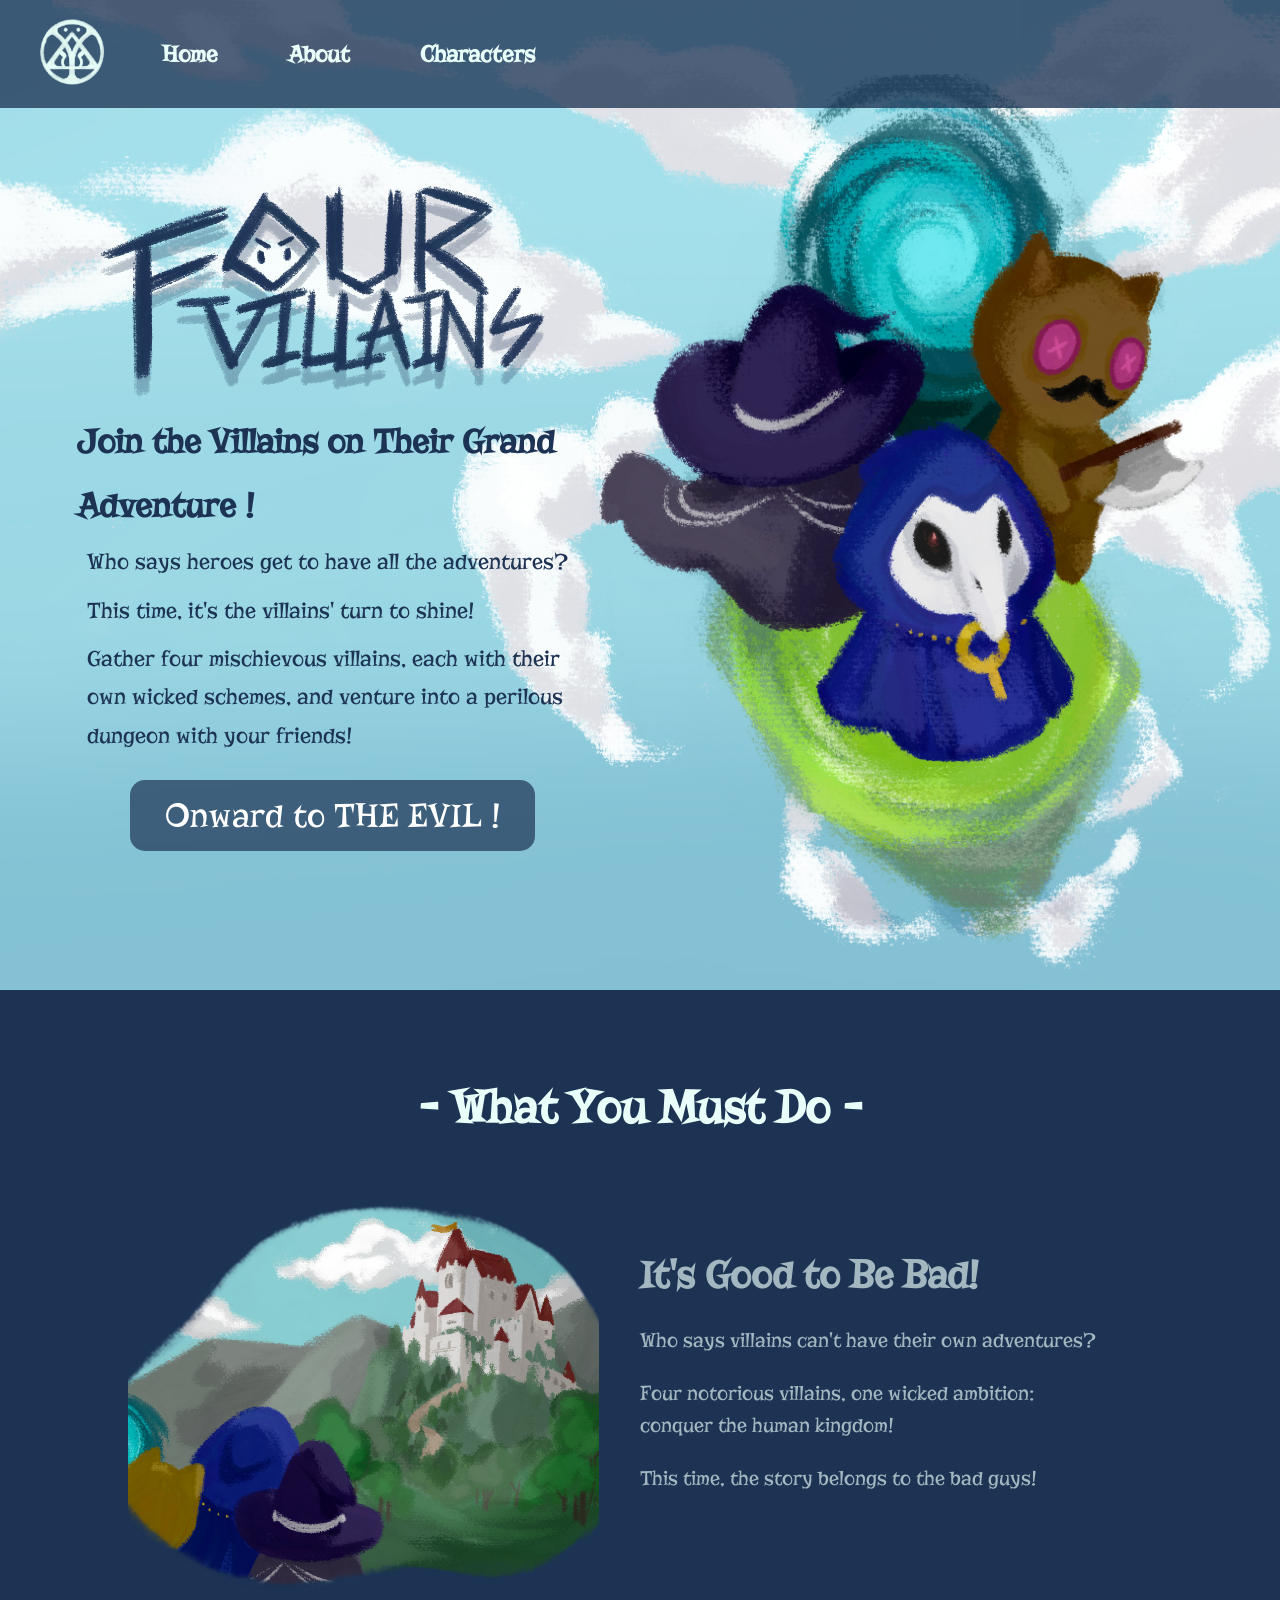
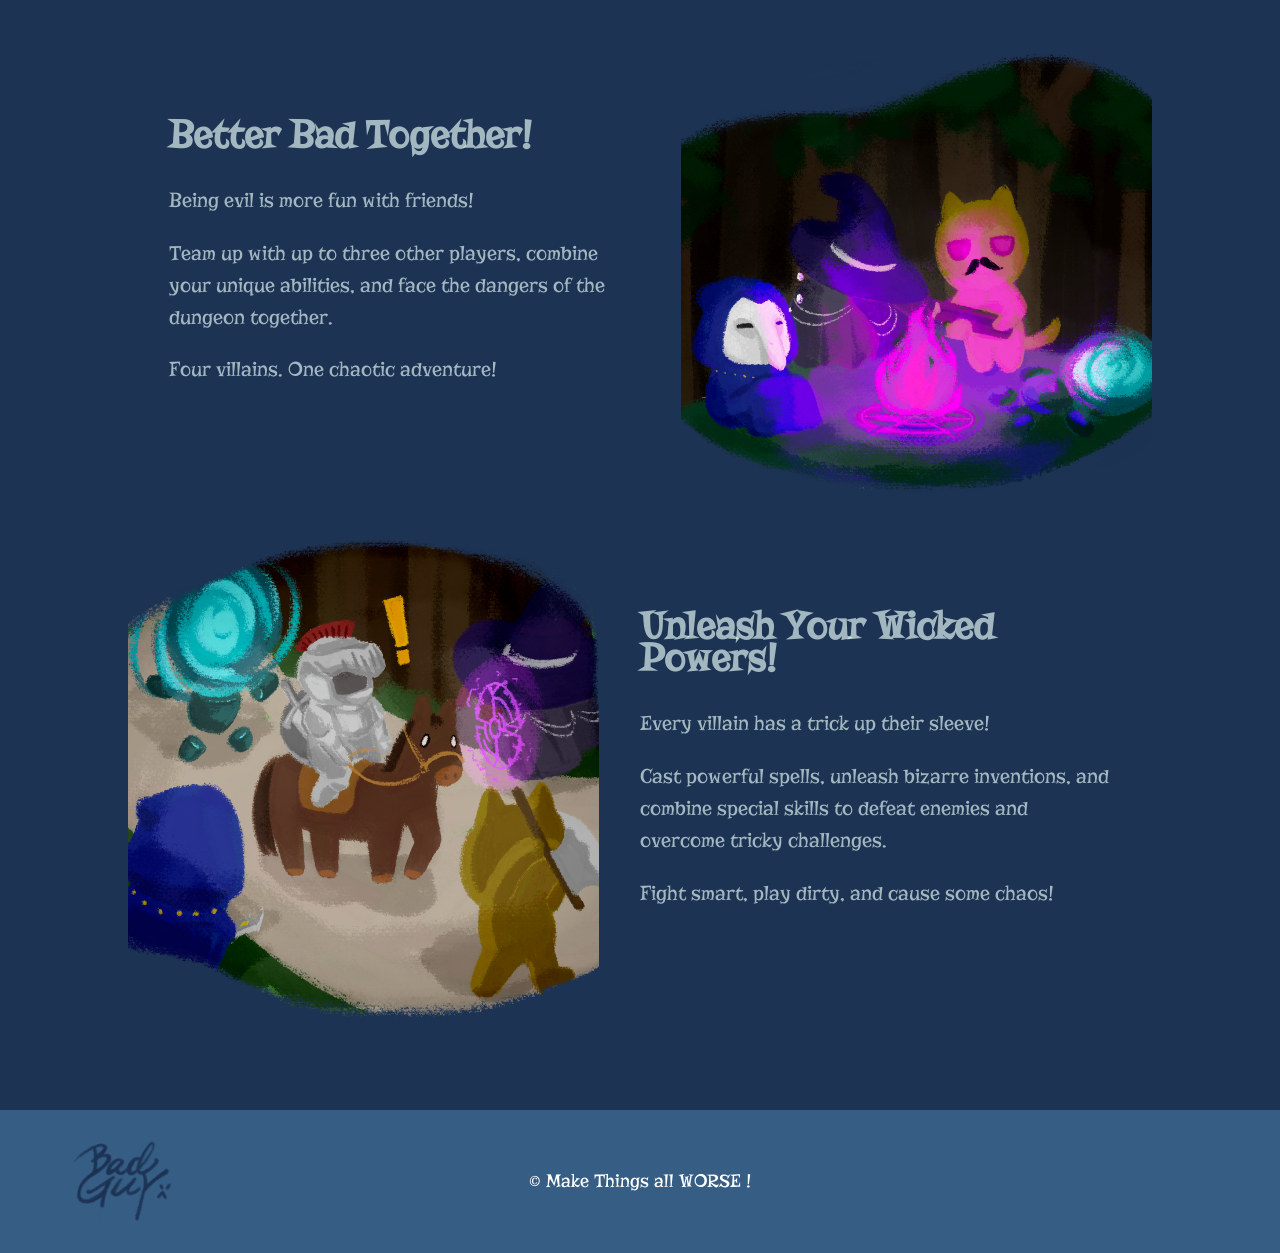
==== commit 74bbf79f: "update" ====
--- a/index.html
+++ b/index.html
@@ -50,58 +50,72 @@
 
 <!--description section-->
 <section>
-    <h1>~ About the Game ~</h1>
+    <h1>- What You Must Do -</h1>
     
     <!--article-->
-    <a href="#">
+    
     <article>
         <div class="a_left">
-            <img src="images/a1.png" />
+            <img src="images/article1.png" />
         </div>
         <div class="a_right">
             <h2>It's Good to Be Bad!</h2>
             <p>Who says villains can't have their own adventures?</p>
             <p>Four notorious villains, one wicked ambition: conquer the human kingdom! </p>
             <p>This time, the story belongs to the bad guys!</p>
+            <a href="p2.html" class="article-btn">Know about Story ></a>
         </div>
+        
+    
     </article>
-    </a>
+   
 	
-    <a href="#">
+    
     <article>
         <div class="a_left">
-            <img src="images/a2.png" />
+            <img src="images/article2.png" />
         </div>
         <div class="a_right">
             <h2>Better Bad Together!</h2>
             <p>Being evil is more fun with friends!</p>
             <p>Team up with up to three other players, combine your unique abilities, and face the dangers of the dungeon together.</p>
             <p>Four villains. One chaotic adventure!</p>
+            <a href="p2.html" class="article-btn">Know about Multiplayer ></a>
         </div>
         
+        
     </article>
-    </a>
+   
 
-    <a href="#">
+    
     <article>
         <div class="a_left">
-            <img src="images/a1.png" />
+            <img src="images/article3.png" />
         </div>
         <div class="a_right">
             <h2>Unleash Your Wicked Powers!</h2>
             <p>Every villain has a trick up their sleeve!</p>
             <p>Cast powerful spells, unleash bizarre inventions, and combine special skills to defeat enemies and overcome tricky challenges.</p>
             <p>Fight smart, play dirty, and cause some chaos!</p>
+            <a href="p2.html" class="article-btn">Know about Gameplay ></a>
         </div>
+        
     </article>
-    </a>
+   
 
 </section>
 
 <!--footer-->
 <footer>
-    <h3>&copy; Make Things all WORSE !</h3>
+     <div class="footer-content">
+        <div class="footer-logo">
+            <img src="images/logo2.png" alt="Company Logo">
+        </div>
 
+        <div class="footer-text">
+            <p>&copy; Make Things all WORSE !</p>
+        </div>
+    </div>
 </footer>
 
 </body>
--- a/css/期中.css
+++ b/css/期中.css
@@ -1,5 +1,3 @@
-@import url('https://fonts.googleapis.com/css2?family=Roboto:ital,wght@0,100..900;1,100..900&display=swap');
-@import url('https://fonts.googleapis.com/css2?family=Margarine&display=swap');
 @import url('https://fonts.googleapis.com/css2?family=Risque&display=swap');
 body{
     padding: 0;
@@ -22,14 +20,14 @@
 }
 
 a:hover{
-    color: #1d3354a8;
+    color: #e9fff9c0;
 }
 
 /*header*/
 header{
-    position: relative;
-    width: 100%;
-    background: #e9fff9;
+    position: fixed;
+    width: 100%;
+    background: #1d3354c5;
     height: auto;
     z-index: 200000;
    
@@ -39,7 +37,7 @@
 /*menu*/
 .menu{
     width: 95%;
-    margin: 15px auto;
+    margin: 10px auto;
 
     display: flex;
     flex-direction: row;/*橫向排列*/
@@ -54,7 +52,8 @@
 .logo{
     /*float: left;*/
     /*width: 120px;*/
-    flex: 0 0 clamp(65px, 8vw, 80px); 
+    flex: 0 0 clamp(65px, 8vw, 80px);
+    padding: 0 25px 0 0;
 }
 
 .logo img{
@@ -73,18 +72,20 @@
     min-width: 0;
 
     display: flex;
-    justify-content: space-evenly;/*平均分配*/
+    justify-content: flex-start;/*平均分配*/
     align-items: center;
+    gap: 50px;
     
     /*background: #fdfdfd8c;*/
     border-radius:  15px;
 }
 
 nav a{
+    color: #e9fff9;
     padding: 30px 10px;
     font-weight: bold;/*粗體*/
     text-align: center;/*置中*/
-    align-items: left;
+    align-items: left;/*靠左對齊*/
 }
 
 nav a:hover{
@@ -96,7 +97,7 @@
     position: relative;   
     width: 100%;
     height: 110vh;
-    background:rgba(87, 117, 144, .2);
+    
 }
 
 
@@ -183,6 +184,7 @@
     width: 80%;
     margin: auto;
     margin-top: 50px;
+    margin-bottom: 60px;
 
     
 }
@@ -191,10 +193,10 @@
     flex: 0 0 100%;
     color:#e9fff9;
     text-align: center;
-    background: #1d3354;
-}
-
-section > a:nth-of-type(2n) article{
+    font-size: 3rem;
+}
+
+section > article:nth-of-type(2n) {
     flex-direction: row-reverse;/*讓第二個 article 反向排列*/
 }
 
@@ -204,28 +206,16 @@
 	flex:0 0 100%;
 	margin:auto;
     margin-bottom: 30px;
-    background:#e9fff9a6;
-    
-    
-    border-radius: 50px;
+    font-size: 1.3rem;
+    
     box-sizing: border-box;/*讓 padding 與 border 不會影響寬度*/
 
     display:flex;
 
      
-    transition: color 1s, background 1s;
-	-webkit-transition: color 1s, background 1s; /*前綴詞*/
-
-}
-
-
-article:hover{
-    
-    background:#e9fff9;
-
-    transition: color 1s, background 1s;
-	-webkit-transition: color 1s, background 1s; /*前綴詞*/
-}
+    
+}
+
 
 .a_left{
     /*position: relative;
@@ -236,7 +226,7 @@
 }
 
 .a_left img{
-	float:left;
+	/*float:left;*/
     width: 100%;
     height:100%;
 	object-fit: cover;
@@ -250,9 +240,65 @@
     height:100%;*/
 	padding: 4%;
 	box-sizing:border-box;
-	color:#1d3354;
+	color:#e9fff9a6;
 	text-align:left;
     line-height: 2rem;
+
+    /*background:#e9fff9a6;*/
+    border-radius: 15px;
+
+    position: relative;  /*按鈕定位基準*/
+    padding-bottom: 90px;/*給按鈕留空間*/
+
+    transition: color 1s, background-color 1s;
+	-webkit-transition: color 1s, background-color 1s; /*前綴詞*/
+
+}
+
+article:hover .a_right{
+    background:#e9fff9a6;
+    color: #1d3354;
+
+    transition: color 1s, background-color 1s;
+	-webkit-transition: color 1s, background-color 1s; /*前綴詞*/
+}
+
+.article-btn{
+    position:absolute;
+    right: 25px;
+    bottom: 20px;
+
+    padding: 12px 25px;
+    background: #1d3354;
+    color: #e9fff9;
+
+    border-radius: 12px;
+    font-size: 1.2rem;
+    text-align: center;
+
+    /*預設隱藏*/
+    opacity: 0;
+    visibility: hidden;
+    transform: translateY(20px);
+
+    /*浮現動畫*/
+    transition: opacity 0.4s ease,transform 0.4s ease,visibility 0.4s ease,background 0.3s ease;
+    -webkit-transition: opacity 0.4s ease,transform 0.4s ease,visibility 0.4s ease,background 0.3s ease; /*前綴詞*/
+}
+
+article:hover .article-btn{
+    background: #365d83;
+    color: white;
+    opacity: 1;
+    visibility: visible;
+
+    transform: translateY(0);
+}
+
+article-btn:hover{
+    background: #365d83;
+    color: white;
+    transform: translateY(-3px);
 }
 
 .a_right h2{
@@ -261,10 +307,39 @@
 
 /*footer*/
 footer{
-    clear: both;
-    width: 100%;
-    padding: 50px 0px;
+    width: 100%;
+    background: #365d83;
+    padding: 30px 0;
+}
+
+.footer-content{
+    width: 90%;
+    margin: auto;
+    display: flex;
+    align-items: center;
+    position: relative;
+}
+
+/* 左側 Logo */
+.footer-logo img{
+    width: 120px;
+    height: auto;
+    display: block;
+}
+
+/* 右側文字 */
+.footer-text{
+    position: absolute;
+    left: 50%;
+    transform: translateX(-50%);
+
+    color: white;
+    font-size: 1.2rem;
     text-align: center;
+}
+
+.footer-text p{
+    margin: 0;
 }
 
 /*for tablets*/
@@ -290,7 +365,7 @@
 
     flex-direction: row;
     align-items: center;
-    gap: 10px;
+    
     
 }
 
@@ -319,69 +394,144 @@
 
 /*hero*/
 .hero{
+    height: 100vh;
     min-height: 100vh;
-    height: 90vh;
+    position: relative;
     overflow: hidden;
     display: flex;
 }
 
 .hero-bg{
     position: absolute;
+    top: 0;
     left: 0;
-    top: -10%;
-    width: 100%;
-    height: 100%;
+    width: 100%;
+    height: 80%;
     object-fit: cover;
+    object-position: 80% center;
     
 }
 
 .hero-content {
-    position: relative;
+    position: absolute;
     top: auto;
-    left: auto;
-
-    width: 85%;
-    margin: 260px auto 40px;
-    align-items: flex-start;
+    bottom: 10%;
+    left: 5%;
+
+    width: 90%;
+    margin: 0;
+    padding: 20px 15px;
+    box-sizing: border-box;
+
+    display: flex;
+    flex-direction: column;
+    align-items: center;
+    gap: 20px;
+
+    
+    border-radius: 20px;
 }
 
 .hero-title {
     width: 100%;
+    height: auto;
+    flex: none;
 }
 
 .hero-content h2 {
-    font-size: 24px;
+    display: none;
 }
 
 .hero-content p {
-    font-size: 16px;
+    display: none;
 }
 
 .hero-btn {
-    font-size: 20px;
+    display: inline-block;
+    margin-top: 0;
     padding: 12px 25px;
-}
-
-/*card*/
-.card{
-    flex: 0 0 calc((100% - 10px *1)/2);
-}
+
+    font-size: 25px;
+    text-align: center;
+
+    color: #1d3354;
+    background: #e9fff9c0;
+}
+
+/*section*/
+section{
+    margin-top: 10px;
+}
+
+section h1{
+    margin-bottom: 20px;
+    font-size: 2.1rem;
+}
+
 
 /*article*/
 article{
 	flex-direction: column;
 }
 
-section > a:nth-of-type(2n) article{
+section > article:nth-of-type(2n) {
     flex-direction: column;
 }
 
+
 .a_right{
+    display: flex;
+    flex-direction: column;
     padding: 6%;
+    font-size: 1rem;
+    padding-bottom: 20px;
+}
+
+.a_right p {
+    font-size: 0.95rem;
+    line-height: 1.6;
+    margin: 8px 0;
+}
+
+.article-btn{
+    opacity: 1;
+    visibility: visible;
+    transform: none;
+
+    position: static;
+    align-self: flex-end;
+
+    margin-top: 20px;
+
+    padding: 10px 18px;
+    font-size: 1rem;
 }
 
 .a_right h2{
-    font-size: 2rem;
-}
+    font-size: 1.8rem;
+    line-height: 1.3;
+}
+
+
+/*footer*/
+footer{
+    display: flex;
+    padding: 20px 0;
+}
+
+.footer-content {
+    width: 95%;
+    gap: 15px;
+}
+
+.footer-logo img {
+    width: 70px;
+}
+
+.footer-text {
+    font-size: 0.9rem;
+    align-items: center;
+}
+
 
 } 
